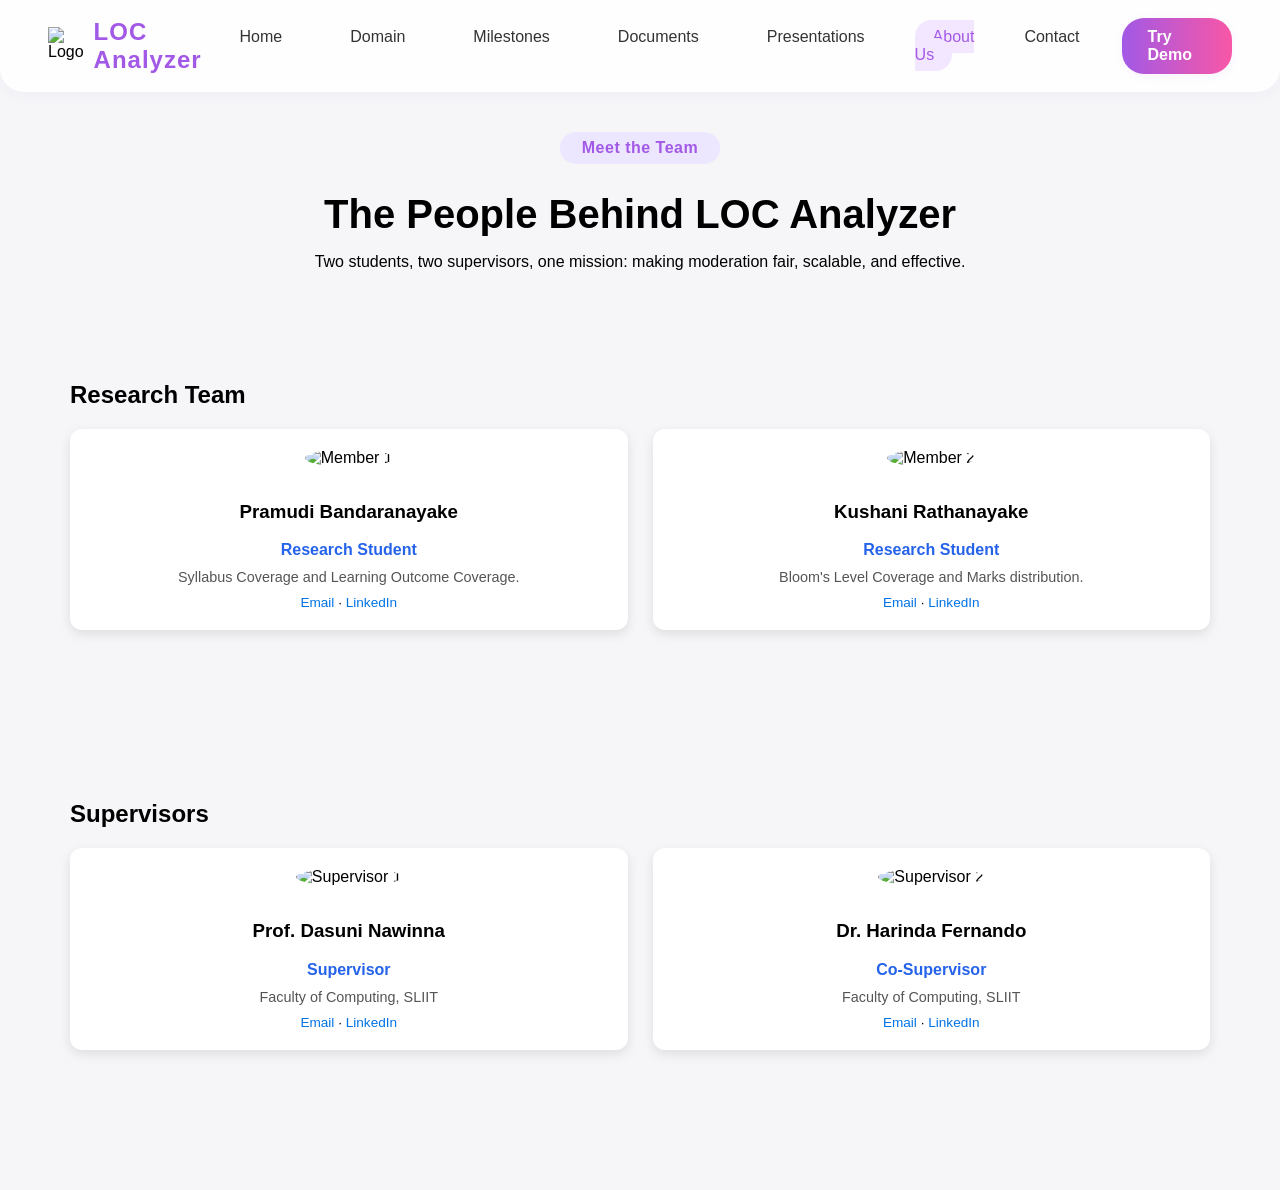
==== aboutus.html @ 1a83d203 "Add files via upload" ====
<!DOCTYPE html>
<html lang="en">
<head>
  <meta charset="UTF-8">
  <meta name="viewport" content="width=device-width, initial-scale=1.0">
  <title>About Us</title>
  <link rel="stylesheet" href="style.css">
</head>
<body>
  <nav class="navbar">
    <div class="nav-left">
      <img src="https://img.icons8.com/fluency/48/000000/artificial-intelligence.png" alt="Logo" class="logo-img">
      <span class="logo-text">LOC Analyzer</span>
    </div>
    <ul class="nav-links">
      <li><a href="index.html">Home</a></li>
      <li><a href="domain.html">Domain</a></li>
      <li><a href="milestone.html">Milestones</a></li>
      <li><a href="documents.html">Documents</a></li>
      <li><a href="presentations.html">Presentations</a></li>
      <li><a class="active" href="aboutus.html">About Us</a></li>
      <li><a href="contact.html">Contact</a></li>
    </ul>
    <a href="#" class="try-demo-btn">Try Demo</a>
  </nav>

  <main class="about-main">
    <div class="about-header">
    <span class="badge badge-team">Meet the Team</span>
      <h1>The People Behind LOC Analyzer</h1>
      <p>Two students, two supervisors, one mission: making moderation fair, scalable, and effective.</p>
    </div>

    <!-- Research Team -->
    <section class="team-section">
      <h2>Research Team</h2>
      <div class="team-grid">
        <div class="team-card">
          <img src="C:\Users\94761\Desktop\photos\pramudi.jpg" alt="Member 1" class="profile-pic">
          <h3>Pramudi Bandaranayake</h3>
          <p class="role">Research Student</p>
          <p class="desc">Syllabus Coverage and Learning Outcome Coverage.</p>
          <div class="social-links">
            <a href="#">Email</a> · <a href="#">LinkedIn</a>
          </div>
        </div>

        <div class="team-card">
          <img src="C:\Users\94761\Desktop\photos\kushani.jpg" alt="Member 2" class="profile-pic">
          <h3>Kushani Rathanayake</h3>
          <p class="role">Research Student</p>
          <p class="desc">Bloom's Level Coverage and Marks distribution.</p>
          <div class="social-links">
            <a href="#">Email</a> · <a href="#">LinkedIn</a>
          </div>
        </div>

       
      </div>
    </section>

    <!-- Supervisors -->
    <section class="supervisors-section">
      <h2>Supervisors</h2>
      <div class="supervisors-grid">
        <div class="supervisor-card">
          <img src="C:\Users\94761\Desktop\photos\super.jpg" alt="Supervisor 1" class="profile-pic">
          <h3>Prof. Dasuni Nawinna</h3>
          <p class="role">Supervisor</p>
          <p class="desc">Faculty of Computing, SLIIT</p>
          <div class="social-links">
            <a href="#">Email</a> · <a href="#">LinkedIn</a>
          </div>
        </div>

        <div class="supervisor-card">
          <img src="C:\Users\94761\Desktop\photos\co-super.jpg" alt="Supervisor 2" class="profile-pic">
          <h3>Dr. Harinda Fernando</h3>
          <p class="role">Co-Supervisor</p>
          <p class="desc">Faculty of Computing, SLIIT</p>
          <div class="social-links">
            <a href="#">Email</a> · <a href="#">LinkedIn</a>
          </div>
        </div>
      </div>
    </section>
  </main>
</body>
</html>
---- style.css ----
/* MILESTONE PAGE STYLES */
.milestone-main {
    max-width: 1200px;
    margin: 0 auto;
    padding: 40px 16px 80px 16px;
}
.milestone-header {
    text-align: center;
    margin-bottom: 40px;
}
.badge-timeline {
    background: #e6eaff;
    color: #6c63ff;
}
.timeline {
    position: relative;
    margin: 60px 0 0 0;
    padding: 0 0 60px 0;
}
.timeline:before {
    content: '';
    position: absolute;
    left: 50%;
    top: 0;
    width: 4px;
    height: 100%;
    background: linear-gradient(180deg, #a259e6 0%, #f857a6 100%);
    border-radius: 2px;
    transform: translateX(-50%);
    z-index: 0;
}
.timeline-item {
    position: relative;
    width: 50%;
    padding: 32px 0;
    z-index: 1;
}
.timeline-item.left {
    left: 0;
    text-align: right;
    padding-right: 60px;
}
.timeline-item.right {
    left: 50%;
    text-align: left;
    padding-left: 60px;
}
.timeline-item:before {
    content: '';
    position: absolute;
    top: 50%;
    width: 20px;
    height: 20px;
    background: #fff;
    border: 4px solid #a259e6;
    border-radius: 50%;
    z-index: 2;
    box-shadow: 0 2px 8px 0 rgba(162,89,230,0.10);
    transform: translateY(-50%);
}
.timeline-item.left:before {
    right: -10px;
}
.timeline-item.right:before {
    left: -10px;
}
.milestone-card {
    background: #fff;
    border-radius: 24px;
    box-shadow: 0 4px 32px 0 rgba(162,89,230,0.07);
    padding: 32px 36px;
    display: inline-block;
    min-width: 340px;
    max-width: 420px;
    position: relative;
    margin-bottom: 0;
}
.milestone-card h2 {
    font-size: 1.3rem;
    font-weight: 800;
    margin: 0 0 8px 0;
}
.milestone-date {
    color: #888;
    font-size: 1rem;
    margin-bottom: 10px;
}
.milestone-desc {
    color: #444;
    font-size: 1.08rem;
    margin-top: 8px;
}
.status {
    display: inline-block;
    font-size: 1rem;
    font-weight: 700;
    border-radius: 12px;
    padding: 4px 16px;
    margin-bottom: 10px;
    margin-right: 10px;
}
.status.completed {
    background: #e6fff3;
    color: #00b894;
}
.status.inprogress {
    background: #fffbe6;
    color: #f6b93b;
}
.status.upcoming {
    background: #ede6ff;
    color: #a259e6;
}
.percent {
    position: absolute;
    top: 24px;
    right: 32px;
    color: #a259e6;
    font-weight: 700;
    font-size: 1rem;
}
@media (max-width: 900px) {
    .timeline:before { left: 18px; }
    .timeline-item, .timeline-item.left, .timeline-item.right {
        width: 100%;
        left: 0;
        text-align: left;
        padding: 32px 0 32px 48px;
    }
    .timeline-item:before {
        left: 0;
        right: auto;
    }
}
/* DOMAIN PAGE STYLES */
.domain-main {
    max-width: 1200px;
    margin: 0 auto;
    padding: 40px 16px 80px 16px;
}
.domain-header {
    text-align: center;
    margin-bottom: 40px;
}
.badge {
    display: inline-block;
    background: #ede6ff;
    color: #a259e6;
    font-weight: 700;
    border-radius: 16px;
    padding: 7px 22px;
    font-size: 1rem;
    margin-bottom: 18px;
    letter-spacing: 0.5px;
}
.badge-gap { background: #e6eaff; color: #6c63ff; }
.badge-obj { background: #e6f7ff; color: #00bfff; }
.badge-method { background: #f3e6ff; color: #a259e6; }
.badge-tech { background: #e6fff7; color: #00b894; }
.gradient-text {
    background: linear-gradient(90deg, #a259e6 0%, #f857a6 100%);
    -webkit-background-clip: text;
    -webkit-text-fill-color: transparent;
    background-clip: text;
    text-fill-color: transparent;
}
.subtitle {
    color: #6b6b6b;
    font-size: 1.2rem;
    margin-top: 10px;
}
.card {
    background: #fff;
    border-radius: 24px;
    box-shadow: 0 4px 32px 0 rgba(162,89,230,0.07);
    padding: 32px 36px;
    margin: 32px 0;
    display: flex;
    align-items: flex-start;
    gap: 24px;
    font-size: 1.1rem;
}
.card-icon {
    font-size: 2.2rem;
    color: #a259e6;
    flex-shrink: 0;
    margin-top: 2px;
}
.card.small {
    padding: 24px 28px;
    font-size: 1rem;
    flex-direction: row;
    margin: 0;
    min-width: 260px;
}
.card-highlight {
    background: #f7eaff;
    border-left: 6px solid #a259e6;
}
.card-grid {
    display: grid;
    grid-template-columns: repeat(auto-fit, minmax(320px, 1fr));
    gap: 24px;
    margin-bottom: 36px;
}
.section-title {
    text-align: center;
    font-size: 2.2rem;
    font-weight: 900;
    margin: 36px 0 18px 0;
}
.objectives-list {
    list-style: none;
    padding: 0;
    margin: 0 0 36px 0;
    max-width: 700px;
    margin-left: auto;
    margin-right: auto;
}
.objectives-list li {
    background: #fff;
    border-radius: 18px;
    box-shadow: 0 2px 12px 0 rgba(162,89,230,0.06);
    margin-bottom: 18px;
    padding: 18px 28px;
    font-size: 1.08rem;
    display: flex;
    align-items: center;
    gap: 16px;
}
.obj-num {
    background: linear-gradient(90deg, #a259e6 0%, #f857a6 100%);
    color: #fff;
    border-radius: 50%;
    width: 32px;
    height: 32px;
    display: flex;
    align-items: center;
    justify-content: center;
    font-weight: 700;
    font-size: 1.1rem;
    margin-right: 8px;
}
.pipeline {
    display: flex;
    align-items: center;
    justify-content: center;
    gap: 18px;
    margin: 32px 0 48px 0;
    flex-wrap: wrap;
}
.pipeline-step {
    background: #f3e6ff;
    border-radius: 18px;
    padding: 22px 32px;
    text-align: center;
    min-width: 160px;
    font-size: 1.08rem;
    box-shadow: 0 2px 12px 0 rgba(162,89,230,0.06);
}
.pipe-icon {
    font-size: 1.5rem;
    margin-bottom: 6px;
    color: #a259e6;
}
.pipe-arrow {
    font-size: 2.2rem;
    color: #a259e6;
    margin: 0 8px;
}
.tech-grid {
    display: grid;
    grid-template-columns: repeat(auto-fit, minmax(220px, 1fr));
    gap: 24px;
    margin: 32px 0 0 0;
}
.tech-card {
    background: #fff;
    border-radius: 18px;
    box-shadow: 0 2px 12px 0 rgba(162,89,230,0.06);
    padding: 24px 18px;
    text-align: center;
    font-size: 1.08rem;
    display: flex;
    flex-direction: column;
    align-items: center;
    gap: 8px;
}
.tech-icon {
    font-size: 1.6rem;
    color: #a259e6;
    margin-bottom: 4px;
}
.tech-desc {
    color: #888;
    font-size: 0.98rem;
}

body {
    margin: 0;
    font-family: 'Inter', Arial, sans-serif;
    background: linear-gradient(90deg, #e3f0ff 0%, #c9d6ff 100%);
    min-height: 100vh;
}


/* Navigation Bar */
.navbar {
    display: flex;
    align-items: center;
    justify-content: space-between;
    background: rgba(255,255,255,0.85);
    padding: 18px 48px;
    box-shadow: 0 2px 16px 0 rgba(80, 0, 120, 0.04);
    border-radius: 0 0 24px 24px;
    position: sticky;
    top: 0;
    z-index: 10;
}

.nav-left {
    display: flex;
    align-items: center;
    gap: 10px;
}
.logo-img {
    width: 38px;
    height: 38px;
}
.logo-text {
    font-size: 1.5rem;
    font-weight: 900;
    color: #a259e6;
    letter-spacing: 1px;
}
.nav-links {
    display: flex;
    gap: 32px;
    list-style: none;
    margin: 0;
    padding: 0;
}
.nav-links a {
    color: #333;
    text-decoration: none;
    font-size: 1rem;
    font-weight: 500;
    padding: 8px 18px;
    border-radius: 18px;
    transition: background 0.2s, color 0.2s;
}
.nav-links a.active, .nav-links a:hover {
    background: #f3e6ff;
    color: #a259e6;
}
.try-demo-btn {
    background: linear-gradient(90deg, #a259e6 0%, #f857a6 100%);
    color: #fff;
    padding: 10px 26px;
    border-radius: 22px;
    font-weight: 700;
    text-decoration: none;
    margin-left: 24px;
    box-shadow: 0 2px 8px 0 rgba(162,89,230,0.08);
    transition: background 0.2s, box-shadow 0.2s;
}
.try-demo-btn:hover {
    background: linear-gradient(90deg, #f857a6 0%, #a259e6 100%);
    box-shadow: 0 4px 16px 0 rgba(162,89,230,0.16);
}


/* Hero Section */
.hero-section {
    display: flex;
    align-items: center;
    justify-content: space-between;
    padding: 60px 8vw 0 8vw;
    min-height: 80vh;
    gap: 40px;
}
.hero-content {
    max-width: 600px;
}
.hero-badge {
    display: inline-block;
    background: #f3e6ff;
    color: #a259e6;
    font-weight: 600;
    border-radius: 16px;
    padding: 6px 18px;
    font-size: 0.95rem;
    margin-bottom: 28px;
}
.hero-section h1 {
    font-size: 3.2rem;
    font-weight: 900;
    color: #222;
    margin: 0 0 18px 0;
    line-height: 1.1;
}
.highlight {
    color: #f857a6;
}
.hero-desc {
    font-size: 1.2rem;
    color: #555;
    margin-bottom: 36px;
}
.hero-actions {
    display: flex;
    gap: 18px;
    align-items: center;
    flex-wrap: wrap;
}
.btn {
    display: inline-block;
    font-size: 1rem;
    font-weight: 700;
    border-radius: 22px;
    padding: 12px 28px;
    text-decoration: none;
    transition: background 0.2s, color 0.2s, box-shadow 0.2s;
    box-shadow: 0 2px 8px 0 rgba(162,89,230,0.08);
}
.btn-primary {
    background: linear-gradient(90deg, #a259e6 0%, #f857a6 100%);
    color: #fff;
    border: none;
}
.btn-primary:hover {
    background: linear-gradient(90deg, #f857a6 0%, #a259e6 100%);
}
.btn-outline {
    background: #fff;
    color: #a259e6;
    border: 2px solid #a259e6;
}
.btn-outline:hover {
    background: #f3e6ff;
}
.btn-link {
    background: none;
    color: #a259e6;
    padding: 0 10px;
    font-weight: 600;
    box-shadow: none;
}
.btn-link:hover {
    text-decoration: underline;
}
.hero-image {
    flex: 1;
    display: flex;
    align-items: center;
    justify-content: center;
}
.phone-mockup {
    background: linear-gradient(135deg, #f3e6ff 0%, #e7d8fb 100%);
    border-radius: 36px;
    box-shadow: 0 8px 32px 0 rgba(162,89,230,0.18);
    padding: 32px 18px;
    max-width: 340px;
    width: 100%;
    aspect-ratio: 9/16;
    display: flex;
    align-items: center;
    justify-content: center;
}
.mockup-img {
    width: 100%;
    border-radius: 24px;
    object-fit: cover;
}


section {
    padding: 50px;
}

h1 {
    font-size: 50px;
}

button {
    padding: 10px 20px;
    border: none;
    background: black;
    color: white;
    cursor: pointer;
}

.site-footer {
    background-color: #f5f5f5; /* light gray background */
    padding: 40px 20px;
}

.site-footer {
    background-color: #f0f2f5; /* light background */
    padding: 40px 20px;
    font-family: Arial, sans-serif;
}

.footer-box {
    background-color: #ffffff; /* white cage */
    border-radius: 12px;
    box-shadow: 0 4px 12px rgba(0,0,0,0.1);
    display: flex;
    justify-content: space-between;
    padding: 30px;
    flex-wrap: wrap;
}

.footer-section {
    flex: 1;
    min-width: 250px;
    margin: 15px;
}

.footer-logo {
    width: 48px;
    vertical-align: middle;
}

.footer-title {
    font-size: 1.5rem;
    font-weight: bold;
    margin: 10px 0;
    color: #333;
}

.footer-desc {
    font-size: 0.95rem;
    color: #555;
    margin: 10px 0;
}

.footer-location {
    font-size: 0.85rem;
    color: #777;
}

.footer-links h3, .footer-contact h3 {
    margin-bottom: 10px;
    font-size: 1.1rem;
    color: #222;
}

.footer-links ul {
    list-style: none;
    padding: 0;
}

.footer-links ul li {
    margin: 6px 0;
}

.footer-links a, .footer-contact a {
    text-decoration: none;
    color: #0073e6;
    transition: color 0.3s;
}

.footer-links a:hover, .footer-contact a:hover {
    color: #005bb5;
}

.social-icons {
    margin-top: 8px;
    font-size: 0.9rem;
}

.footer-bottom {
    text-align: center;
    margin-top: 25px;
    font-size: 0.9rem;
    color: #555;
}



.documents-main {
  padding: 40px 20px;
  font-family: Arial, sans-serif;
  background-color: #e6eaff; /* deep professional blue */
  min-height: 100vh;
}

.documents-header {
  text-align: center;
  margin-bottom: 40px;
  color: #fff; /* white text on blue */
}

.badge-docs {
  background: #b1bfdf; /* lighter blue badge */
  color: #fff;
  padding: 6px 12px;
  border-radius: 20px;
  font-size: 0.85rem;
}

.gradient-text {
  background: linear-gradient(90deg, #60a5fa, #f472b6);
  -webkit-background-clip: text;
  -webkit-text-fill-color: transparent;
}

.subtitle {
  color: #e0e0e0;
  font-size: 1rem;
}

.documents-grid {
  display: grid;
  grid-template-columns: repeat(auto-fit, minmax(260px, 1fr));
  gap: 25px;
}

.doc-card {
  background: #fff;
  border-radius: 12px;
  box-shadow: 0 4px 12px rgba(0,0,0,0.15);
  padding: 20px;
  text-align: center;
  transition: transform 0.2s ease;
}

.doc-card:hover {
  transform: translateY(-5px);
}

.card-icon {
  font-size: 2rem;
  margin-bottom: 10px;
  color: #acbfe6; /* blue accent */
}

.doc-card h2 {
  font-size: 1.2rem;
  margin: 10px 0;
  color: #333;
}

.doc-card p {
  font-size: 0.95rem;
  color: #555;
  margin: 8px 0;
}

.file-info {
  display: block;
  font-size: 0.85rem;
  color: #777;
  margin-bottom: 12px;
}

.download-btn {
  display: inline-block;
  background: linear-gradient(90deg, #9eafd4, #f472b6);
  color: #fff;
  padding: 8px 16px;
  border-radius: 6px;
  text-decoration: none;
  font-size: 0.9rem;
  transition: background 0.3s;
}

.download-btn:hover {
  background: linear-gradient(90deg, #acbbec, #e75480);
}


.presentations-main {
  padding: 40px 20px;
  font-family: Arial, sans-serif;
  background-color: #e6eaff;
  min-height: 100vh;
}

.presentations-header {
  text-align: center;
  margin-bottom: 40px;
}

.badge-slides {
  background: #6a5acd;
  color: #fff;
  padding: 6px 12px;
  border-radius: 20px;
  font-size: 0.85rem;
}

.gradient-text {
  background: linear-gradient(90deg, #6a5acd, #ff69b4);
  -webkit-background-clip: text;
  -webkit-text-fill-color: transparent;
}

.subtitle {
  color: #555;
  font-size: 1rem;
}

.presentations-grid {
  display: grid;
  grid-template-columns: repeat(auto-fit, minmax(260px, 1fr));
  gap: 25px;
}

.presentation-card {
  background: linear-gradient(135deg, #6a5acd, #ff69b4);
  border-radius: 12px;
  color: #e6eaff;
  padding: 20px;
  text-align: center;
  position: relative;
  box-shadow: 0 4px 12px rgba(0,0,0,0.15);
  transition: transform 0.2s ease;
}

.presentation-card:hover {
  transform: translateY(-5px);
}

.date-tag {
  position: absolute;
  top: 15px;
  right: 15px;
  background: rgba(255,255,255,0.2);
  padding: 4px 10px;
  border-radius: 12px;
  font-size: 0.8rem;
}

.card-icon {
  font-size: 2.5rem;
  margin: 20px 0;
}

.presentation-card h2 {
  font-size: 1.2rem;
  margin: 10px 0;
}

.presentation-card p {
  font-size: 0.95rem;
  margin: 8px 0 15px;
}

.view-btn {
  display: inline-block;
  background: #fff;
  color: #6a5acd;
  padding: 8px 16px;
  border-radius: 6px;
  text-decoration: none;
  font-weight: bold;
  transition: background 0.3s, color 0.3s;
}

.view-btn:hover {
  background: #f0f0f0;
  color: #ff69b4;
}



.about-main {
  padding: 40px 20px;
  font-family: Arial, sans-serif;
  min-height: 100vh;
}

.about-header {
  text-align: center;
  margin-bottom: 40px;
}

.gradient-text {
  background: linear-gradient(90deg, #6a5acd, #ff69b4); /* purple to pink */
  -webkit-background-clip: text;
  -webkit-text-fill-color: transparent;
  font-weight: bold;
}


.team-section, .supervisors-section {
  margin-bottom: 50px;
}

.team-grid, .supervisors-grid {
  display: grid;
  grid-template-columns: repeat(auto-fit, minmax(220px, 1fr));
  gap: 25px;
}

.team-card, .supervisor-card {
  background: #fff;
  border-radius: 12px;
  box-shadow: 0 4px 12px rgba(0,0,0,0.1);
  padding: 20px;
  text-align: center;
}

.profile-pic {
  width: 100px;
  height: 100px;
  border-radius: 50%;
  object-fit: cover;
  margin-bottom: 15px;
}

.role {
  font-weight: bold;
  color: #2563eb;
  margin: 5px 0;
}

.desc {
  font-size: 0.9rem;
  color: #555;
  margin: 10px 0;
}

.social-links {
  margin-top: 10px;
  font-size: 0.85rem;
}

.social-links a {
  text-decoration: none;
  color: #0073e6;
  transition: color 0.3s;
}

.social-links a:hover {
  color: #005bb5;
}





body {
    font-family: Arial, sans-serif;
    background: #f6f6f9;
    margin: 0;
}

/* SECTION */
.contact-section {
    text-align: center;
    padding: 50px 20px;
}

.tag {
    display: inline-block;
    background: #e8e3ff;
    color: #6c5ce7;
    padding: 6px 15px;
    border-radius: 20px;
    font-size: 14px;
}

h1 {
    font-size: 40px;
    margin: 10px 0;
}

h1 span {
    color: #a855f7;
}

.subtitle {
    color: gray;
    margin-bottom: 40px;
}

/* LAYOUT */
.contact-container {
    display: flex;
    gap: 30px;
    justify-content: center;
    flex-wrap: wrap;
}

/* FORM */
.contact-form {
    background: white;
    padding: 25px;
    border-radius: 15px;
    width: 450px;
    text-align: left;
}

.contact-form label {
    display: block;
    margin-top: 10px;
    font-size: 14px;
}

.contact-form input,
.contact-form textarea {
    width: 100%;
    padding: 10px;
    margin-top: 5px;
    border-radius: 10px;
    border: 1px solid #ddd;
}

.row {
    display: flex;
    gap: 10px;
}

.row div {
    flex: 1;
}

/* BUTTON */
.btn {
    margin-top: 20px;
    width: 100%;
    padding: 12px;
    border: none;
    border-radius: 25px;
    color: white;
    font-weight: bold;
    cursor: pointer;
    background: linear-gradient(to right, #7c3aed, #ec4899);
}

/* RIGHT SIDE */
.contact-info {
    width: 300px;
    display: flex;
    flex-direction: column;
    gap: 20px;
}

.card {
    background: white;
    padding: 20px;
    border-radius: 15px;
    text-align: left;
}

.highlight {
    background: #efe9ff;
}

.icons span {
    display: inline-block;
    background: #eee;
    padding: 10px;
    margin-right: 10px;
    border-radius: 10px;
}
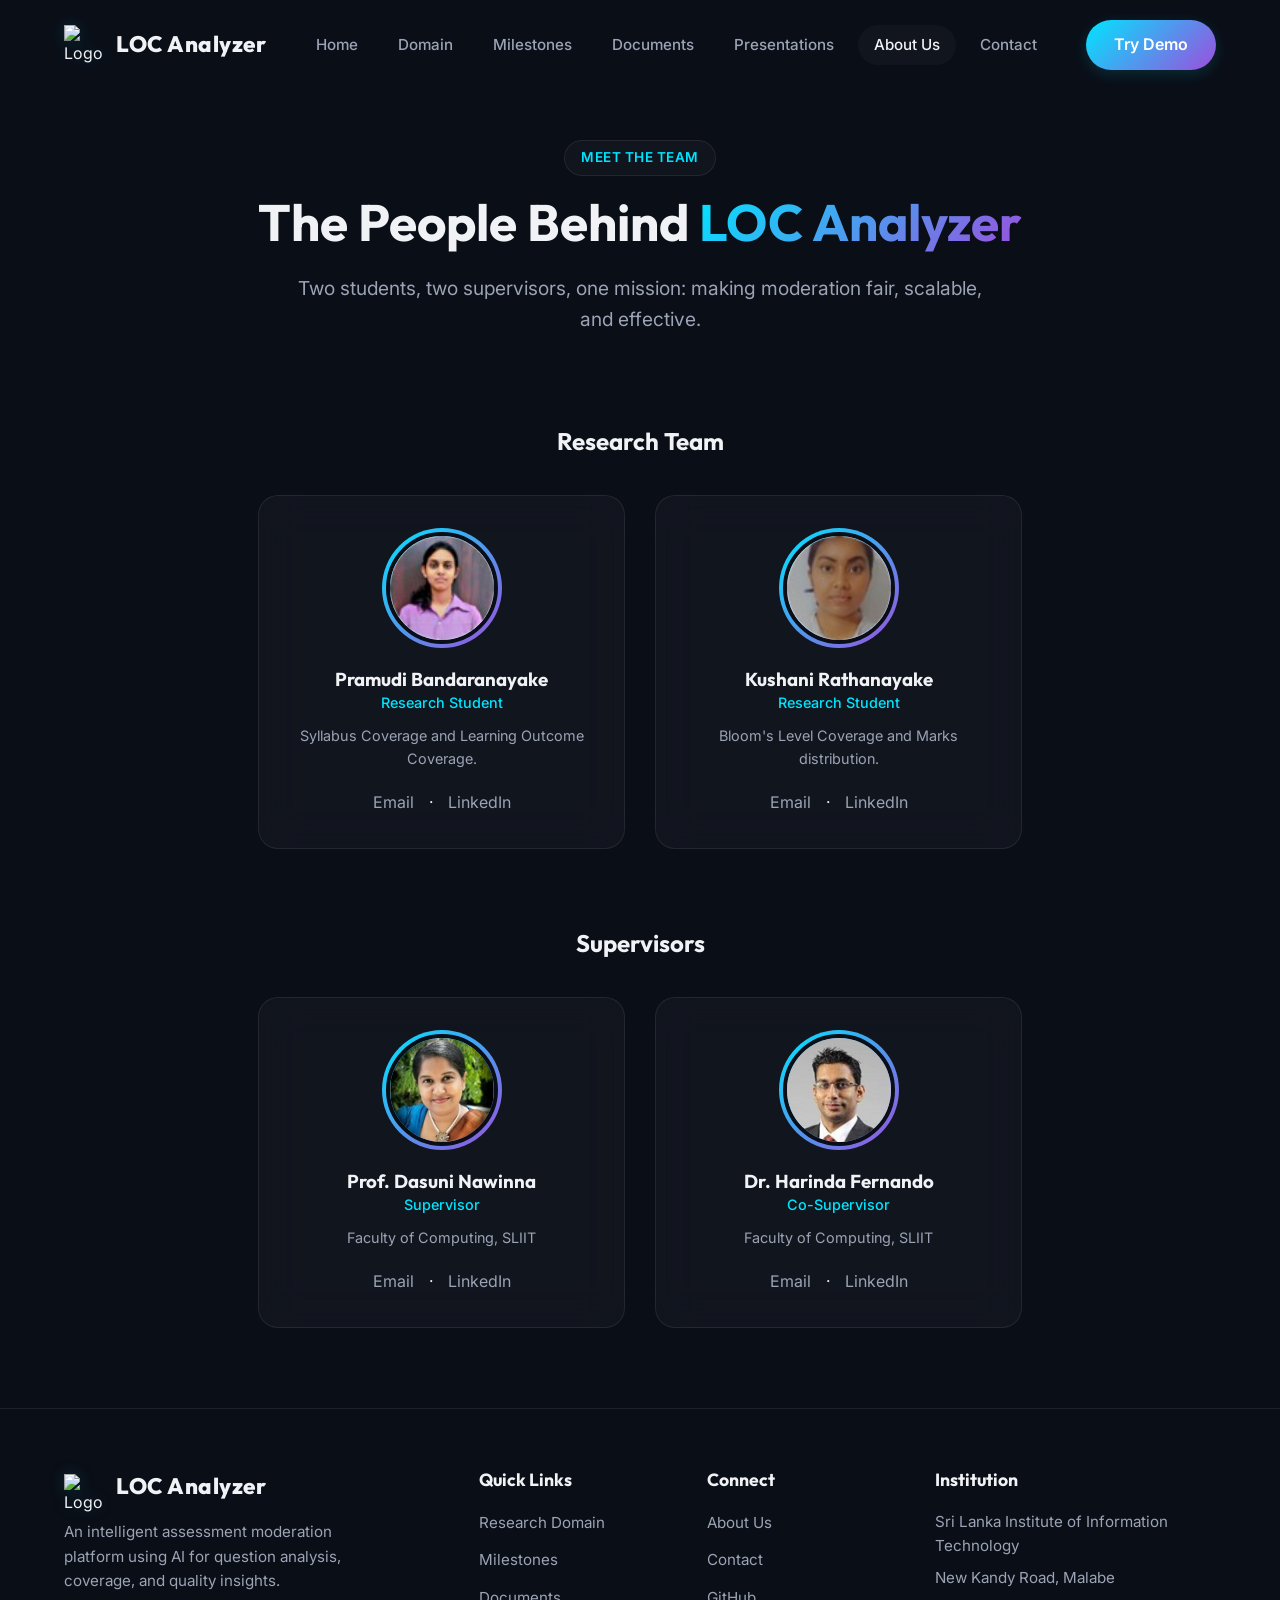
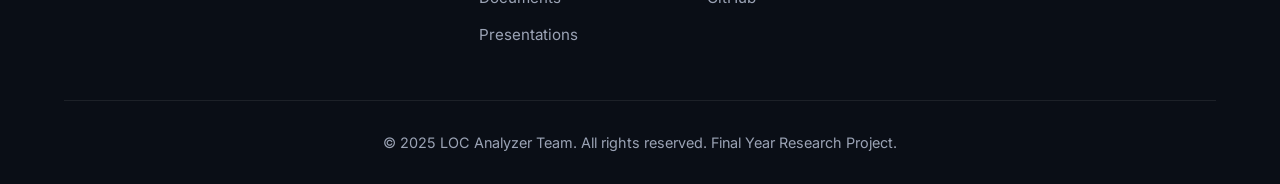
==== commit 92b07f1f: "UI changes" ====
--- a/aboutus.html
+++ b/aboutus.html
@@ -1,89 +1,147 @@
-<!DOCTYPE html>
-<html lang="en">
-<head>
-  <meta charset="UTF-8">
-  <meta name="viewport" content="width=device-width, initial-scale=1.0">
-  <title>About Us</title>
-  <link rel="stylesheet" href="style.css">
-</head>
-<body>
-  <nav class="navbar">
-    <div class="nav-left">
-      <img src="https://img.icons8.com/fluency/48/000000/artificial-intelligence.png" alt="Logo" class="logo-img">
-      <span class="logo-text">LOC Analyzer</span>
-    </div>
-    <ul class="nav-links">
-      <li><a href="index.html">Home</a></li>
-      <li><a href="domain.html">Domain</a></li>
-      <li><a href="milestone.html">Milestones</a></li>
-      <li><a href="documents.html">Documents</a></li>
-      <li><a href="presentations.html">Presentations</a></li>
-      <li><a class="active" href="aboutus.html">About Us</a></li>
-      <li><a href="contact.html">Contact</a></li>
-    </ul>
-    <a href="#" class="try-demo-btn">Try Demo</a>
-  </nav>
-
-  <main class="about-main">
-    <div class="about-header">
-    <span class="badge badge-team">Meet the Team</span>
-      <h1>The People Behind LOC Analyzer</h1>
-      <p>Two students, two supervisors, one mission: making moderation fair, scalable, and effective.</p>
-    </div>
-
-    <!-- Research Team -->
-    <section class="team-section">
-      <h2>Research Team</h2>
-      <div class="team-grid">
-        <div class="team-card">
-          <img src="C:\Users\94761\Desktop\photos\pramudi.jpg" alt="Member 1" class="profile-pic">
-          <h3>Pramudi Bandaranayake</h3>
-          <p class="role">Research Student</p>
-          <p class="desc">Syllabus Coverage and Learning Outcome Coverage.</p>
-          <div class="social-links">
-            <a href="#">Email</a> · <a href="#">LinkedIn</a>
-          </div>
-        </div>
-
-        <div class="team-card">
-          <img src="C:\Users\94761\Desktop\photos\kushani.jpg" alt="Member 2" class="profile-pic">
-          <h3>Kushani Rathanayake</h3>
-          <p class="role">Research Student</p>
-          <p class="desc">Bloom's Level Coverage and Marks distribution.</p>
-          <div class="social-links">
-            <a href="#">Email</a> · <a href="#">LinkedIn</a>
-          </div>
-        </div>
-
-       
-      </div>
-    </section>
-
-    <!-- Supervisors -->
-    <section class="supervisors-section">
-      <h2>Supervisors</h2>
-      <div class="supervisors-grid">
-        <div class="supervisor-card">
-          <img src="C:\Users\94761\Desktop\photos\super.jpg" alt="Supervisor 1" class="profile-pic">
-          <h3>Prof. Dasuni Nawinna</h3>
-          <p class="role">Supervisor</p>
-          <p class="desc">Faculty of Computing, SLIIT</p>
-          <div class="social-links">
-            <a href="#">Email</a> · <a href="#">LinkedIn</a>
-          </div>
-        </div>
-
-        <div class="supervisor-card">
-          <img src="C:\Users\94761\Desktop\photos\co-super.jpg" alt="Supervisor 2" class="profile-pic">
-          <h3>Dr. Harinda Fernando</h3>
-          <p class="role">Co-Supervisor</p>
-          <p class="desc">Faculty of Computing, SLIIT</p>
-          <div class="social-links">
-            <a href="#">Email</a> · <a href="#">LinkedIn</a>
-          </div>
-        </div>
-      </div>
-    </section>
-  </main>
-</body>
-</html>
+<!DOCTYPE html>
+<html lang="en">
+<head>
+    <meta charset="UTF-8">
+    <meta name="viewport" content="width=device-width, initial-scale=1.0">
+    <title>About Us - LOC Analyzer</title>
+    <link rel="preconnect" href="https://fonts.googleapis.com">
+    <link rel="preconnect" href="https://fonts.gstatic.com" crossorigin>
+    <link href="https://fonts.googleapis.com/css2?family=Inter:wght@400;500;600&family=Outfit:wght@500;700;800&display=swap" rel="stylesheet">
+    <link rel="stylesheet" href="style.css">
+</head>
+<body>
+
+    <header class="header">
+        <div class="nav-container">
+            <a href="index.html" class="logo">
+                <img src="https://img.icons8.com/fluency/48/000000/artificial-intelligence.png" alt="Logo" class="logo-img">
+                <span class="logo-text">LOC Analyzer</span>
+            </a>
+            <button class="mobile-toggle">
+                <span></span><span></span><span></span>
+            </button>
+            <nav class="nav-links">
+                <a href="index.html">Home</a>
+                <a href="domain.html">Domain</a>
+                <a href="milestone.html">Milestones</a>
+                <a href="documents.html">Documents</a>
+                <a href="presentations.html">Presentations</a>
+                <a class="active" href="aboutus.html">About Us</a>
+                <a href="contact.html">Contact</a>
+            </nav>
+            <div class="nav-actions">
+                <a href="#" class="btn btn-primary">Try Demo</a>
+            </div>
+        </div>
+    </header>
+
+    <main class="container">
+        <div class="page-header reveal">
+            <span class="badge">Meet the Team</span>
+            <h1>The People Behind <span class="gradient-text">LOC Analyzer</span></h1>
+            <p class="subtitle">Two students, two supervisors, one mission: making moderation fair, scalable, and effective.</p>
+        </div>
+
+        <section class="reveal" style="margin-bottom: 80px;">
+            <h2 style="text-align: center; margin-bottom: 40px;">Research Team</h2>
+            <div class="team-grid">
+                <div class="card team-card">
+                    <div class="profile-wrap">
+                        <img src="resources/pramudi.jpg" alt="Pramudi" class="profile-img" onerror="this.src='https://ui-avatars.com/api/?name=Pramudi+Bandaranayake&background=00e5ff&color=fff&size=150'">
+                    </div>
+                    <h3>Pramudi Bandaranayake</h3>
+                    <p class="role">Research Student</p>
+                    <p style="color: var(--text-muted); font-size: 0.9rem;">Syllabus Coverage and Learning Outcome Coverage.</p>
+                    <div class="social-links">
+                        <a href="#">Email</a> · <a href="#">LinkedIn</a>
+                    </div>
+                </div>
+
+                <div class="card team-card">
+                    <div class="profile-wrap">
+                        <img src="resources/kushani.jpg" alt="Kushani" class="profile-img" onerror="this.src='https://ui-avatars.com/api/?name=Kushani+Rathanayake&background=f637ec&color=fff&size=150'">
+                    </div>
+                    <h3>Kushani Rathanayake</h3>
+                    <p class="role">Research Student</p>
+                    <p style="color: var(--text-muted); font-size: 0.9rem;">Bloom's Level Coverage and Marks distribution.</p>
+                    <div class="social-links">
+                        <a href="#">Email</a> · <a href="#">LinkedIn</a>
+                    </div>
+                </div>
+            </div>
+        </section>
+
+        <section class="reveal" style="margin-bottom: 80px;">
+            <h2 style="text-align: center; margin-bottom: 40px;">Supervisors</h2>
+            <div class="team-grid">
+                <div class="card team-card">
+                    <div class="profile-wrap">
+                        <img src="resources/super.jpg" alt="Prof. Dasuni" class="profile-img" onerror="this.src='https://ui-avatars.com/api/?name=Dasuni+Nawinna&background=00e5ff&color=fff&size=150'">
+                    </div>
+                    <h3>Prof. Dasuni Nawinna</h3>
+                    <p class="role">Supervisor</p>
+                    <p style="color: var(--text-muted); font-size: 0.9rem;">Faculty of Computing, SLIIT</p>
+                    <div class="social-links">
+                        <a href="#">Email</a> · <a href="#">LinkedIn</a>
+                    </div>
+                </div>
+
+                <div class="card team-card">
+                    <div class="profile-wrap">
+                        <img src="resources/co-super.jpg" alt="Dr. Harinda" class="profile-img" onerror="this.src='https://ui-avatars.com/api/?name=Harinda+Fernando&background=f637ec&color=fff&size=150'">
+                    </div>
+                    <h3>Dr. Harinda Fernando</h3>
+                    <p class="role">Co-Supervisor</p>
+                    <p style="color: var(--text-muted); font-size: 0.9rem;">Faculty of Computing, SLIIT</p>
+                    <div class="social-links">
+                        <a href="#">Email</a> · <a href="#">LinkedIn</a>
+                    </div>
+                </div>
+            </div>
+        </section>
+    </main>
+
+    <footer class="footer reveal">
+        <div class="container">
+            <div class="footer-grid">
+                <div class="footer-brand">
+                    <a href="index.html" class="logo">
+                        <img src="https://img.icons8.com/fluency/48/000000/artificial-intelligence.png" alt="Logo" class="logo-img">
+                        <span class="logo-text">LOC Analyzer</span>
+                    </a>
+                    <p class="footer-desc">An intelligent assessment moderation platform using AI for question analysis, coverage, and quality insights.</p>
+                </div>
+                <div>
+                    <h4 class="footer-title">Quick Links</h4>
+                    <ul class="footer-links">
+                        <li><a href="domain.html">Research Domain</a></li>
+                        <li><a href="milestone.html">Milestones</a></li>
+                        <li><a href="documents.html">Documents</a></li>
+                        <li><a href="presentations.html">Presentations</a></li>
+                    </ul>
+                </div>
+                <div>
+                    <h4 class="footer-title">Connect</h4>
+                    <ul class="footer-links">
+                        <li><a href="aboutus.html">About Us</a></li>
+                        <li><a href="contact.html">Contact</a></li>
+                        <li><a href="#">GitHub</a></li>
+                    </ul>
+                </div>
+                <div>
+                    <h4 class="footer-title">Institution</h4>
+                    <div class="footer-contact">
+                        <p>Sri Lanka Institute of Information Technology</p>
+                        <p>New Kandy Road, Malabe</p>
+                    </div>
+                </div>
+            </div>
+            <div class="footer-bottom">
+                <p>&copy; 2025 LOC Analyzer Team. All rights reserved. Final Year Research Project.</p>
+            </div>
+        </div>
+    </footer>
+
+    <script src="script.js"></script>
+</body>
+</html>
--- a/style.css
+++ b/style.css
@@ -1,959 +1,849 @@
-/* MILESTONE PAGE STYLES */
-.milestone-main {
-    max-width: 1200px;
-    margin: 0 auto;
-    padding: 40px 16px 80px 16px;
-}
-.milestone-header {
-    text-align: center;
-    margin-bottom: 40px;
-}
-.badge-timeline {
-    background: #e6eaff;
-    color: #6c63ff;
-}
-.timeline {
-    position: relative;
-    margin: 60px 0 0 0;
-    padding: 0 0 60px 0;
-}
-.timeline:before {
-    content: '';
-    position: absolute;
-    left: 50%;
-    top: 0;
-    width: 4px;
-    height: 100%;
-    background: linear-gradient(180deg, #a259e6 0%, #f857a6 100%);
-    border-radius: 2px;
-    transform: translateX(-50%);
-    z-index: 0;
-}
-.timeline-item {
-    position: relative;
-    width: 50%;
-    padding: 32px 0;
-    z-index: 1;
-}
-.timeline-item.left {
-    left: 0;
-    text-align: right;
-    padding-right: 60px;
-}
-.timeline-item.right {
-    left: 50%;
-    text-align: left;
-    padding-left: 60px;
-}
-.timeline-item:before {
-    content: '';
-    position: absolute;
-    top: 50%;
-    width: 20px;
-    height: 20px;
-    background: #fff;
-    border: 4px solid #a259e6;
-    border-radius: 50%;
-    z-index: 2;
-    box-shadow: 0 2px 8px 0 rgba(162,89,230,0.10);
-    transform: translateY(-50%);
-}
-.timeline-item.left:before {
-    right: -10px;
-}
-.timeline-item.right:before {
-    left: -10px;
-}
-.milestone-card {
-    background: #fff;
-    border-radius: 24px;
-    box-shadow: 0 4px 32px 0 rgba(162,89,230,0.07);
-    padding: 32px 36px;
-    display: inline-block;
-    min-width: 340px;
-    max-width: 420px;
-    position: relative;
-    margin-bottom: 0;
-}
-.milestone-card h2 {
-    font-size: 1.3rem;
-    font-weight: 800;
-    margin: 0 0 8px 0;
-}
-.milestone-date {
-    color: #888;
-    font-size: 1rem;
-    margin-bottom: 10px;
-}
-.milestone-desc {
-    color: #444;
-    font-size: 1.08rem;
-    margin-top: 8px;
-}
-.status {
-    display: inline-block;
-    font-size: 1rem;
-    font-weight: 700;
-    border-radius: 12px;
-    padding: 4px 16px;
-    margin-bottom: 10px;
-    margin-right: 10px;
-}
-.status.completed {
-    background: #e6fff3;
-    color: #00b894;
-}
-.status.inprogress {
-    background: #fffbe6;
-    color: #f6b93b;
-}
-.status.upcoming {
-    background: #ede6ff;
-    color: #a259e6;
-}
-.percent {
-    position: absolute;
-    top: 24px;
-    right: 32px;
-    color: #a259e6;
-    font-weight: 700;
-    font-size: 1rem;
-}
-@media (max-width: 900px) {
-    .timeline:before { left: 18px; }
-    .timeline-item, .timeline-item.left, .timeline-item.right {
-        width: 100%;
-        left: 0;
-        text-align: left;
-        padding: 32px 0 32px 48px;
-    }
-    .timeline-item:before {
-        left: 0;
-        right: auto;
-    }
-}
-/* DOMAIN PAGE STYLES */
-.domain-main {
-    max-width: 1200px;
-    margin: 0 auto;
-    padding: 40px 16px 80px 16px;
-}
-.domain-header {
-    text-align: center;
-    margin-bottom: 40px;
-}
-.badge {
-    display: inline-block;
-    background: #ede6ff;
-    color: #a259e6;
-    font-weight: 700;
-    border-radius: 16px;
-    padding: 7px 22px;
-    font-size: 1rem;
-    margin-bottom: 18px;
-    letter-spacing: 0.5px;
-}
-.badge-gap { background: #e6eaff; color: #6c63ff; }
-.badge-obj { background: #e6f7ff; color: #00bfff; }
-.badge-method { background: #f3e6ff; color: #a259e6; }
-.badge-tech { background: #e6fff7; color: #00b894; }
-.gradient-text {
-    background: linear-gradient(90deg, #a259e6 0%, #f857a6 100%);
-    -webkit-background-clip: text;
-    -webkit-text-fill-color: transparent;
-    background-clip: text;
-    text-fill-color: transparent;
-}
-.subtitle {
-    color: #6b6b6b;
-    font-size: 1.2rem;
-    margin-top: 10px;
-}
-.card {
-    background: #fff;
-    border-radius: 24px;
-    box-shadow: 0 4px 32px 0 rgba(162,89,230,0.07);
-    padding: 32px 36px;
-    margin: 32px 0;
-    display: flex;
-    align-items: flex-start;
-    gap: 24px;
-    font-size: 1.1rem;
-}
-.card-icon {
-    font-size: 2.2rem;
-    color: #a259e6;
-    flex-shrink: 0;
-    margin-top: 2px;
-}
-.card.small {
-    padding: 24px 28px;
-    font-size: 1rem;
-    flex-direction: row;
-    margin: 0;
-    min-width: 260px;
-}
-.card-highlight {
-    background: #f7eaff;
-    border-left: 6px solid #a259e6;
-}
-.card-grid {
-    display: grid;
-    grid-template-columns: repeat(auto-fit, minmax(320px, 1fr));
-    gap: 24px;
-    margin-bottom: 36px;
-}
-.section-title {
-    text-align: center;
-    font-size: 2.2rem;
-    font-weight: 900;
-    margin: 36px 0 18px 0;
-}
-.objectives-list {
-    list-style: none;
-    padding: 0;
-    margin: 0 0 36px 0;
-    max-width: 700px;
-    margin-left: auto;
-    margin-right: auto;
-}
-.objectives-list li {
-    background: #fff;
-    border-radius: 18px;
-    box-shadow: 0 2px 12px 0 rgba(162,89,230,0.06);
-    margin-bottom: 18px;
-    padding: 18px 28px;
-    font-size: 1.08rem;
-    display: flex;
-    align-items: center;
-    gap: 16px;
-}
-.obj-num {
-    background: linear-gradient(90deg, #a259e6 0%, #f857a6 100%);
-    color: #fff;
-    border-radius: 50%;
-    width: 32px;
-    height: 32px;
-    display: flex;
-    align-items: center;
-    justify-content: center;
-    font-weight: 700;
-    font-size: 1.1rem;
-    margin-right: 8px;
-}
-.pipeline {
-    display: flex;
-    align-items: center;
-    justify-content: center;
-    gap: 18px;
-    margin: 32px 0 48px 0;
-    flex-wrap: wrap;
-}
-.pipeline-step {
-    background: #f3e6ff;
-    border-radius: 18px;
-    padding: 22px 32px;
-    text-align: center;
-    min-width: 160px;
-    font-size: 1.08rem;
-    box-shadow: 0 2px 12px 0 rgba(162,89,230,0.06);
-}
-.pipe-icon {
-    font-size: 1.5rem;
-    margin-bottom: 6px;
-    color: #a259e6;
-}
-.pipe-arrow {
-    font-size: 2.2rem;
-    color: #a259e6;
-    margin: 0 8px;
-}
-.tech-grid {
-    display: grid;
-    grid-template-columns: repeat(auto-fit, minmax(220px, 1fr));
-    gap: 24px;
-    margin: 32px 0 0 0;
-}
-.tech-card {
-    background: #fff;
-    border-radius: 18px;
-    box-shadow: 0 2px 12px 0 rgba(162,89,230,0.06);
-    padding: 24px 18px;
-    text-align: center;
-    font-size: 1.08rem;
-    display: flex;
-    flex-direction: column;
-    align-items: center;
-    gap: 8px;
-}
-.tech-icon {
-    font-size: 1.6rem;
-    color: #a259e6;
-    margin-bottom: 4px;
-}
-.tech-desc {
-    color: #888;
-    font-size: 0.98rem;
-}
-
-body {
-    margin: 0;
-    font-family: 'Inter', Arial, sans-serif;
-    background: linear-gradient(90deg, #e3f0ff 0%, #c9d6ff 100%);
-    min-height: 100vh;
-}
-
-
-/* Navigation Bar */
-.navbar {
-    display: flex;
-    align-items: center;
-    justify-content: space-between;
-    background: rgba(255,255,255,0.85);
-    padding: 18px 48px;
-    box-shadow: 0 2px 16px 0 rgba(80, 0, 120, 0.04);
-    border-radius: 0 0 24px 24px;
-    position: sticky;
-    top: 0;
-    z-index: 10;
-}
-
-.nav-left {
-    display: flex;
-    align-items: center;
-    gap: 10px;
-}
-.logo-img {
-    width: 38px;
-    height: 38px;
-}
-.logo-text {
-    font-size: 1.5rem;
-    font-weight: 900;
-    color: #a259e6;
-    letter-spacing: 1px;
-}
-.nav-links {
-    display: flex;
-    gap: 32px;
-    list-style: none;
-    margin: 0;
-    padding: 0;
-}
-.nav-links a {
-    color: #333;
-    text-decoration: none;
-    font-size: 1rem;
-    font-weight: 500;
-    padding: 8px 18px;
-    border-radius: 18px;
-    transition: background 0.2s, color 0.2s;
-}
-.nav-links a.active, .nav-links a:hover {
-    background: #f3e6ff;
-    color: #a259e6;
-}
-.try-demo-btn {
-    background: linear-gradient(90deg, #a259e6 0%, #f857a6 100%);
-    color: #fff;
-    padding: 10px 26px;
-    border-radius: 22px;
-    font-weight: 700;
-    text-decoration: none;
-    margin-left: 24px;
-    box-shadow: 0 2px 8px 0 rgba(162,89,230,0.08);
-    transition: background 0.2s, box-shadow 0.2s;
-}
-.try-demo-btn:hover {
-    background: linear-gradient(90deg, #f857a6 0%, #a259e6 100%);
-    box-shadow: 0 4px 16px 0 rgba(162,89,230,0.16);
-}
-
-
-/* Hero Section */
-.hero-section {
-    display: flex;
-    align-items: center;
-    justify-content: space-between;
-    padding: 60px 8vw 0 8vw;
-    min-height: 80vh;
-    gap: 40px;
-}
-.hero-content {
-    max-width: 600px;
-}
-.hero-badge {
-    display: inline-block;
-    background: #f3e6ff;
-    color: #a259e6;
-    font-weight: 600;
-    border-radius: 16px;
-    padding: 6px 18px;
-    font-size: 0.95rem;
-    margin-bottom: 28px;
-}
-.hero-section h1 {
-    font-size: 3.2rem;
-    font-weight: 900;
-    color: #222;
-    margin: 0 0 18px 0;
-    line-height: 1.1;
-}
-.highlight {
-    color: #f857a6;
-}
-.hero-desc {
-    font-size: 1.2rem;
-    color: #555;
-    margin-bottom: 36px;
-}
-.hero-actions {
-    display: flex;
-    gap: 18px;
-    align-items: center;
-    flex-wrap: wrap;
-}
-.btn {
-    display: inline-block;
-    font-size: 1rem;
-    font-weight: 700;
-    border-radius: 22px;
-    padding: 12px 28px;
-    text-decoration: none;
-    transition: background 0.2s, color 0.2s, box-shadow 0.2s;
-    box-shadow: 0 2px 8px 0 rgba(162,89,230,0.08);
-}
-.btn-primary {
-    background: linear-gradient(90deg, #a259e6 0%, #f857a6 100%);
-    color: #fff;
-    border: none;
-}
-.btn-primary:hover {
-    background: linear-gradient(90deg, #f857a6 0%, #a259e6 100%);
-}
-.btn-outline {
-    background: #fff;
-    color: #a259e6;
-    border: 2px solid #a259e6;
-}
-.btn-outline:hover {
-    background: #f3e6ff;
-}
-.btn-link {
-    background: none;
-    color: #a259e6;
-    padding: 0 10px;
-    font-weight: 600;
-    box-shadow: none;
-}
-.btn-link:hover {
-    text-decoration: underline;
-}
-.hero-image {
-    flex: 1;
-    display: flex;
-    align-items: center;
-    justify-content: center;
-}
-.phone-mockup {
-    background: linear-gradient(135deg, #f3e6ff 0%, #e7d8fb 100%);
-    border-radius: 36px;
-    box-shadow: 0 8px 32px 0 rgba(162,89,230,0.18);
-    padding: 32px 18px;
-    max-width: 340px;
-    width: 100%;
-    aspect-ratio: 9/16;
-    display: flex;
-    align-items: center;
-    justify-content: center;
-}
-.mockup-img {
-    width: 100%;
-    border-radius: 24px;
-    object-fit: cover;
-}
-
-
-section {
-    padding: 50px;
-}
-
-h1 {
-    font-size: 50px;
-}
-
-button {
-    padding: 10px 20px;
-    border: none;
-    background: black;
-    color: white;
-    cursor: pointer;
-}
-
-.site-footer {
-    background-color: #f5f5f5; /* light gray background */
-    padding: 40px 20px;
-}
-
-.site-footer {
-    background-color: #f0f2f5; /* light background */
-    padding: 40px 20px;
-    font-family: Arial, sans-serif;
-}
-
-.footer-box {
-    background-color: #ffffff; /* white cage */
-    border-radius: 12px;
-    box-shadow: 0 4px 12px rgba(0,0,0,0.1);
-    display: flex;
-    justify-content: space-between;
-    padding: 30px;
-    flex-wrap: wrap;
-}
-
-.footer-section {
-    flex: 1;
-    min-width: 250px;
-    margin: 15px;
-}
-
-.footer-logo {
-    width: 48px;
-    vertical-align: middle;
-}
-
-.footer-title {
-    font-size: 1.5rem;
-    font-weight: bold;
-    margin: 10px 0;
-    color: #333;
-}
-
-.footer-desc {
-    font-size: 0.95rem;
-    color: #555;
-    margin: 10px 0;
-}
-
-.footer-location {
-    font-size: 0.85rem;
-    color: #777;
-}
-
-.footer-links h3, .footer-contact h3 {
-    margin-bottom: 10px;
-    font-size: 1.1rem;
-    color: #222;
-}
-
-.footer-links ul {
-    list-style: none;
-    padding: 0;
-}
-
-.footer-links ul li {
-    margin: 6px 0;
-}
-
-.footer-links a, .footer-contact a {
-    text-decoration: none;
-    color: #0073e6;
-    transition: color 0.3s;
-}
-
-.footer-links a:hover, .footer-contact a:hover {
-    color: #005bb5;
-}
-
-.social-icons {
-    margin-top: 8px;
-    font-size: 0.9rem;
-}
-
-.footer-bottom {
-    text-align: center;
-    margin-top: 25px;
-    font-size: 0.9rem;
-    color: #555;
-}
-
-
-
-.documents-main {
-  padding: 40px 20px;
-  font-family: Arial, sans-serif;
-  background-color: #e6eaff; /* deep professional blue */
-  min-height: 100vh;
-}
-
-.documents-header {
-  text-align: center;
-  margin-bottom: 40px;
-  color: #fff; /* white text on blue */
-}
-
-.badge-docs {
-  background: #b1bfdf; /* lighter blue badge */
-  color: #fff;
-  padding: 6px 12px;
-  border-radius: 20px;
-  font-size: 0.85rem;
-}
-
-.gradient-text {
-  background: linear-gradient(90deg, #60a5fa, #f472b6);
-  -webkit-background-clip: text;
-  -webkit-text-fill-color: transparent;
-}
-
-.subtitle {
-  color: #e0e0e0;
-  font-size: 1rem;
-}
-
-.documents-grid {
-  display: grid;
-  grid-template-columns: repeat(auto-fit, minmax(260px, 1fr));
-  gap: 25px;
-}
-
-.doc-card {
-  background: #fff;
-  border-radius: 12px;
-  box-shadow: 0 4px 12px rgba(0,0,0,0.15);
-  padding: 20px;
-  text-align: center;
-  transition: transform 0.2s ease;
-}
-
-.doc-card:hover {
-  transform: translateY(-5px);
-}
-
-.card-icon {
-  font-size: 2rem;
-  margin-bottom: 10px;
-  color: #acbfe6; /* blue accent */
-}
-
-.doc-card h2 {
-  font-size: 1.2rem;
-  margin: 10px 0;
-  color: #333;
-}
-
-.doc-card p {
-  font-size: 0.95rem;
-  color: #555;
-  margin: 8px 0;
-}
-
-.file-info {
-  display: block;
-  font-size: 0.85rem;
-  color: #777;
-  margin-bottom: 12px;
-}
-
-.download-btn {
-  display: inline-block;
-  background: linear-gradient(90deg, #9eafd4, #f472b6);
-  color: #fff;
-  padding: 8px 16px;
-  border-radius: 6px;
-  text-decoration: none;
-  font-size: 0.9rem;
-  transition: background 0.3s;
-}
-
-.download-btn:hover {
-  background: linear-gradient(90deg, #acbbec, #e75480);
-}
-
-
-.presentations-main {
-  padding: 40px 20px;
-  font-family: Arial, sans-serif;
-  background-color: #e6eaff;
-  min-height: 100vh;
-}
-
-.presentations-header {
-  text-align: center;
-  margin-bottom: 40px;
-}
-
-.badge-slides {
-  background: #6a5acd;
-  color: #fff;
-  padding: 6px 12px;
-  border-radius: 20px;
-  font-size: 0.85rem;
-}
-
-.gradient-text {
-  background: linear-gradient(90deg, #6a5acd, #ff69b4);
-  -webkit-background-clip: text;
-  -webkit-text-fill-color: transparent;
-}
-
-.subtitle {
-  color: #555;
-  font-size: 1rem;
-}
-
-.presentations-grid {
-  display: grid;
-  grid-template-columns: repeat(auto-fit, minmax(260px, 1fr));
-  gap: 25px;
-}
-
-.presentation-card {
-  background: linear-gradient(135deg, #6a5acd, #ff69b4);
-  border-radius: 12px;
-  color: #e6eaff;
-  padding: 20px;
-  text-align: center;
-  position: relative;
-  box-shadow: 0 4px 12px rgba(0,0,0,0.15);
-  transition: transform 0.2s ease;
-}
-
-.presentation-card:hover {
-  transform: translateY(-5px);
-}
-
-.date-tag {
-  position: absolute;
-  top: 15px;
-  right: 15px;
-  background: rgba(255,255,255,0.2);
-  padding: 4px 10px;
-  border-radius: 12px;
-  font-size: 0.8rem;
-}
-
-.card-icon {
-  font-size: 2.5rem;
-  margin: 20px 0;
-}
-
-.presentation-card h2 {
-  font-size: 1.2rem;
-  margin: 10px 0;
-}
-
-.presentation-card p {
-  font-size: 0.95rem;
-  margin: 8px 0 15px;
-}
-
-.view-btn {
-  display: inline-block;
-  background: #fff;
-  color: #6a5acd;
-  padding: 8px 16px;
-  border-radius: 6px;
-  text-decoration: none;
-  font-weight: bold;
-  transition: background 0.3s, color 0.3s;
-}
-
-.view-btn:hover {
-  background: #f0f0f0;
-  color: #ff69b4;
-}
-
-
-
-.about-main {
-  padding: 40px 20px;
-  font-family: Arial, sans-serif;
-  min-height: 100vh;
-}
-
-.about-header {
-  text-align: center;
-  margin-bottom: 40px;
-}
-
-.gradient-text {
-  background: linear-gradient(90deg, #6a5acd, #ff69b4); /* purple to pink */
-  -webkit-background-clip: text;
-  -webkit-text-fill-color: transparent;
-  font-weight: bold;
-}
-
-
-.team-section, .supervisors-section {
-  margin-bottom: 50px;
-}
-
-.team-grid, .supervisors-grid {
-  display: grid;
-  grid-template-columns: repeat(auto-fit, minmax(220px, 1fr));
-  gap: 25px;
-}
-
-.team-card, .supervisor-card {
-  background: #fff;
-  border-radius: 12px;
-  box-shadow: 0 4px 12px rgba(0,0,0,0.1);
-  padding: 20px;
-  text-align: center;
-}
-
-.profile-pic {
-  width: 100px;
-  height: 100px;
-  border-radius: 50%;
-  object-fit: cover;
-  margin-bottom: 15px;
-}
-
-.role {
-  font-weight: bold;
-  color: #2563eb;
-  margin: 5px 0;
-}
-
-.desc {
-  font-size: 0.9rem;
-  color: #555;
-  margin: 10px 0;
-}
-
-.social-links {
-  margin-top: 10px;
-  font-size: 0.85rem;
-}
-
-.social-links a {
-  text-decoration: none;
-  color: #0073e6;
-  transition: color 0.3s;
-}
-
-.social-links a:hover {
-  color: #005bb5;
-}
-
-
-
-
-
-body {
-    font-family: Arial, sans-serif;
-    background: #f6f6f9;
-    margin: 0;
-}
-
-/* SECTION */
-.contact-section {
-    text-align: center;
-    padding: 50px 20px;
-}
-
-.tag {
-    display: inline-block;
-    background: #e8e3ff;
-    color: #6c5ce7;
-    padding: 6px 15px;
-    border-radius: 20px;
-    font-size: 14px;
-}
-
-h1 {
-    font-size: 40px;
-    margin: 10px 0;
-}
-
-h1 span {
-    color: #a855f7;
-}
-
-.subtitle {
-    color: gray;
-    margin-bottom: 40px;
-}
-
-/* LAYOUT */
-.contact-container {
-    display: flex;
-    gap: 30px;
-    justify-content: center;
-    flex-wrap: wrap;
-}
-
-/* FORM */
-.contact-form {
-    background: white;
-    padding: 25px;
-    border-radius: 15px;
-    width: 450px;
-    text-align: left;
-}
-
-.contact-form label {
-    display: block;
-    margin-top: 10px;
-    font-size: 14px;
-}
-
-.contact-form input,
-.contact-form textarea {
-    width: 100%;
-    padding: 10px;
-    margin-top: 5px;
-    border-radius: 10px;
-    border: 1px solid #ddd;
-}
-
-.row {
-    display: flex;
-    gap: 10px;
-}
-
-.row div {
-    flex: 1;
-}
-
-/* BUTTON */
-.btn {
-    margin-top: 20px;
-    width: 100%;
-    padding: 12px;
-    border: none;
-    border-radius: 25px;
-    color: white;
-    font-weight: bold;
-    cursor: pointer;
-    background: linear-gradient(to right, #7c3aed, #ec4899);
-}
-
-/* RIGHT SIDE */
-.contact-info {
-    width: 300px;
-    display: flex;
-    flex-direction: column;
-    gap: 20px;
-}
-
-.card {
-    background: white;
-    padding: 20px;
-    border-radius: 15px;
-    text-align: left;
-}
-
-.highlight {
-    background: #efe9ff;
-}
-
-.icons span {
-    display: inline-block;
-    background: #eee;
-    padding: 10px;
-    margin-right: 10px;
-    border-radius: 10px;
+:root {
+  --bg-dark: #0a0e17;
+  --bg-surface: rgba(255, 255, 255, 0.03);
+  --bg-surface-hover: rgba(255, 255, 255, 0.06);
+  --border-color: rgba(255, 255, 255, 0.08);
+  --text-main: #f0f2f5;
+  --text-muted: #9ba3b5;
+  --accent-cyan: #00e5ff;
+  --accent-magenta: #9d4edd;
+  --accent-gradient: linear-gradient(135deg, var(--accent-cyan) 0%, var(--accent-magenta) 100%);
+  --accent-glow: rgba(0, 229, 255, 0.15);
+  
+  --font-sans: 'Inter', system-ui, sans-serif;
+  --font-display: 'Outfit', system-ui, sans-serif;
+}
+
+* {
+  box-sizing: border-box;
+  margin: 0;
+  padding: 0;
+}
+
+body {
+  font-family: var(--font-sans);
+  background-color: var(--bg-dark);
+  color: var(--text-main);
+  line-height: 1.6;
+  overflow-x: hidden;
+  min-height: 100vh;
+  display: flex;
+  flex-direction: column;
+}
+
+/* Base Elements */
+h1, h2, h3, h4, h5, h6 {
+  font-family: var(--font-display);
+  font-weight: 700;
+  line-height: 1.2;
+}
+
+a {
+  text-decoration: none;
+  color: inherit;
+  transition: all 0.3s ease;
+}
+
+/* Layout */
+main {
+  flex: 1;
+}
+
+.container {
+  max-width: 1200px;
+  margin: 0 auto;
+  padding: 0 24px;
+}
+
+/* Typography Utilities */
+.gradient-text {
+  background: var(--accent-gradient);
+  -webkit-background-clip: text;
+  -webkit-text-fill-color: transparent;
+  background-clip: text;
+  color: transparent;
+}
+
+.subtitle {
+  color: var(--text-muted);
+  font-size: clamp(1rem, 2vw, 1.2rem);
+  max-width: 700px;
+  margin: 0 auto 2rem;
+}
+
+/* Components */
+.badge {
+  display: inline-block;
+  background: var(--bg-surface);
+  border: 1px solid var(--border-color);
+  color: var(--accent-cyan);
+  padding: 6px 16px;
+  border-radius: 30px;
+  font-size: 0.85rem;
+  font-weight: 600;
+  letter-spacing: 0.5px;
+  text-transform: uppercase;
+  margin-bottom: 1rem;
+  backdrop-filter: blur(10px);
+}
+
+.btn {
+  display: inline-flex;
+  align-items: center;
+  justify-content: center;
+  padding: 12px 28px;
+  border-radius: 30px;
+  font-weight: 600;
+  font-family: var(--font-sans);
+  cursor: pointer;
+  transition: all 0.3s cubic-bezier(0.4, 0, 0.2, 1);
+  border: none;
+  font-size: 1rem;
+}
+
+.btn-primary {
+  background: var(--accent-gradient);
+  color: #fff;
+  box-shadow: 0 4px 15px var(--accent-glow);
+}
+
+.btn-primary:hover {
+  transform: translateY(-2px);
+  box-shadow: 0 8px 25px rgba(246, 55, 236, 0.25);
+}
+
+.btn-outline {
+  background: transparent;
+  color: var(--text-main);
+  border: 1px solid var(--border-color);
+}
+
+.btn-outline:hover {
+  background: var(--bg-surface-hover);
+  border-color: rgba(255, 255, 255, 0.2);
+}
+
+.btn-link {
+  background: transparent;
+  color: var(--accent-cyan);
+  padding: 12px 16px;
+}
+
+.btn-link:hover {
+  color: var(--accent-magenta);
+}
+
+.card {
+  background: var(--bg-surface);
+  border: 1px solid var(--border-color);
+  border-radius: 20px;
+  padding: 2rem;
+  backdrop-filter: blur(20px);
+  -webkit-backdrop-filter: blur(20px);
+  transition: all 0.3s ease;
+}
+
+.card:hover {
+  transform: translateY(-5px);
+  border-color: rgba(255, 255, 255, 0.15);
+  background: var(--bg-surface-hover);
+  box-shadow: 0 10px 30px rgba(0, 0, 0, 0.5);
+}
+
+/* Header & Navigation */
+.header {
+  position: fixed;
+  top: 0;
+  left: 0;
+  right: 0;
+  z-index: 100;
+  transition: all 0.3s ease;
+  padding: 20px 0;
+  background: transparent;
+}
+
+.header.scrolled {
+  padding: 15px 0;
+  background: rgba(10, 14, 23, 0.85);
+  backdrop-filter: blur(15px);
+  -webkit-backdrop-filter: blur(15px);
+  border-bottom: 1px solid var(--border-color);
+}
+
+.nav-container {
+  display: flex;
+  justify-content: space-between;
+  align-items: center;
+  max-width: 1200px;
+  margin: 0 auto;
+  padding: 0 24px;
+}
+
+.logo {
+  display: flex;
+  align-items: center;
+  gap: 12px;
+  z-index: 101;
+}
+
+.logo-img {
+  width: 40px;
+  height: 40px;
+  filter: drop-shadow(0 0 8px var(--accent-glow));
+}
+
+.logo-text {
+  font-family: var(--font-display);
+  font-size: 1.4rem;
+  font-weight: 800;
+  letter-spacing: 0.5px;
+  color: var(--text-main);
+}
+
+.nav-links {
+  display: flex;
+  gap: 8px;
+  list-style: none;
+}
+
+.nav-links a {
+  padding: 8px 16px;
+  border-radius: 20px;
+  font-size: 0.95rem;
+  font-weight: 500;
+  color: var(--text-muted);
+}
+
+.nav-links a:hover, .nav-links a.active {
+  color: var(--text-main);
+  background: var(--bg-surface);
+}
+
+.nav-actions {
+  display: flex;
+  align-items: center;
+  gap: 16px;
+}
+
+.mobile-toggle {
+  display: none;
+  background: transparent;
+  border: none;
+  cursor: pointer;
+  width: 30px;
+  height: 24px;
+  position: relative;
+  z-index: 101;
+}
+
+.mobile-toggle span {
+  display: block;
+  width: 100%;
+  height: 2px;
+  background-color: var(--text-main);
+  position: absolute;
+  left: 0;
+  transition: all 0.3s ease;
+}
+
+.mobile-toggle span:nth-child(1) { top: 0; }
+.mobile-toggle span:nth-child(2) { top: 11px; }
+.mobile-toggle span:nth-child(3) { top: 22px; }
+
+.mobile-toggle.active span:nth-child(1) {
+  top: 11px;
+  transform: rotate(45deg);
+}
+.mobile-toggle.active span:nth-child(2) {
+  opacity: 0;
+}
+.mobile-toggle.active span:nth-child(3) {
+  top: 11px;
+  transform: rotate(-45deg);
+}
+
+/* Footer */
+.footer {
+  margin-top: auto;
+  border-top: 1px solid var(--border-color);
+  padding: 60px 0 30px;
+  background: rgba(10, 14, 23, 0.5);
+}
+
+.footer-grid {
+  display: grid;
+  grid-template-columns: 2fr 1fr 1fr 1.5fr;
+  gap: 40px;
+  margin-bottom: 40px;
+}
+
+.footer-brand .logo-text {
+  display: block;
+  margin-bottom: 16px;
+}
+
+.footer-desc {
+  color: var(--text-muted);
+  font-size: 0.95rem;
+  max-width: 300px;
+}
+
+.footer-title {
+  font-family: var(--font-display);
+  font-size: 1.1rem;
+  margin-bottom: 20px;
+  color: var(--text-main);
+}
+
+.footer-links {
+  list-style: none;
+}
+
+.footer-links li {
+  margin-bottom: 12px;
+}
+
+.footer-links a {
+  color: var(--text-muted);
+  font-size: 0.95rem;
+}
+
+.footer-links a:hover {
+  color: var(--accent-cyan);
+}
+
+.footer-contact p {
+  color: var(--text-muted);
+  font-size: 0.95rem;
+  margin-bottom: 8px;
+  display: flex;
+  align-items: center;
+  gap: 10px;
+}
+
+.footer-bottom {
+  text-align: center;
+  padding-top: 30px;
+  border-top: 1px solid var(--border-color);
+  color: var(--text-muted);
+  font-size: 0.9rem;
+}
+
+/* --- PAGE SPECIFIC STYLES --- */
+
+/* Home / Hero Section */
+.hero {
+  position: relative;
+  min-height: 100vh;
+  display: flex;
+  align-items: center;
+  padding-top: 80px;
+  overflow: hidden;
+}
+
+#particle-canvas {
+  position: absolute;
+  top: 0;
+  left: 0;
+  width: 100%;
+  height: 100%;
+  z-index: 0;
+  opacity: 0.6;
+}
+
+.hero-content {
+  position: relative;
+  z-index: 1;
+  display: grid;
+  grid-template-columns: 1fr 1fr;
+  gap: 60px;
+  align-items: center;
+}
+
+.hero-text h1 {
+  font-size: clamp(2.5rem, 5vw, 4.5rem);
+  margin-bottom: 24px;
+}
+
+.hero-desc {
+  font-size: clamp(1.1rem, 2vw, 1.25rem);
+  color: var(--text-muted);
+  margin-bottom: 32px;
+  max-width: 500px;
+}
+
+.hero-actions {
+  display: flex;
+  gap: 16px;
+  flex-wrap: wrap;
+}
+
+.hero-visual {
+  position: relative;
+}
+
+.glow-circle {
+  position: absolute;
+  width: 400px;
+  height: 400px;
+  background: var(--accent-gradient);
+  border-radius: 50%;
+  filter: blur(100px);
+  opacity: 0.2;
+  top: 50%;
+  left: 50%;
+  transform: translate(-50%, -50%);
+  animation: pulse 4s ease-in-out infinite alternate;
+}
+
+.mockup-img {
+  width: 100%;
+  border-radius: 20px;
+  position: relative;
+  z-index: 2;
+  box-shadow: 0 20px 50px rgba(0,0,0,0.5);
+  border: 1px solid var(--border-color);
+}
+
+/* Features */
+.features {
+  padding: 80px 0;
+  position: relative;
+  z-index: 1;
+}
+
+.features-grid {
+  display: grid;
+  grid-template-columns: repeat(3, 1fr);
+  gap: 30px;
+  margin-top: 40px;
+}
+
+.feature-card {
+  text-align: center;
+  padding: 40px 30px;
+}
+
+.feature-icon {
+  font-size: 2.5rem;
+  margin-bottom: 20px;
+  display: inline-block;
+  background: var(--bg-surface-hover);
+  width: 80px;
+  height: 80px;
+  line-height: 80px;
+  border-radius: 50%;
+  border: 1px solid var(--border-color);
+}
+
+/* Domain Page */
+.page-header {
+  text-align: center;
+  padding: 140px 0 60px;
+}
+
+.page-header h1 {
+  font-size: clamp(2.5rem, 4vw, 3.5rem);
+  margin-bottom: 20px;
+}
+
+.domain-grid {
+  display: grid;
+  grid-template-columns: repeat(auto-fit, minmax(300px, 1fr));
+  gap: 30px;
+  margin: 40px 0 80px;
+}
+
+.domain-card {
+  display: flex;
+  flex-direction: column;
+}
+
+.domain-icon {
+  font-size: 2rem;
+  margin-bottom: 20px;
+}
+
+.pipeline {
+  display: flex;
+  justify-content: space-between;
+  align-items: center;
+  margin: 60px 0 80px;
+  background: var(--bg-surface);
+  border: 1px solid var(--border-color);
+  border-radius: 20px;
+  padding: 40px;
+  position: relative;
+}
+
+.pipeline::before {
+  content: '';
+  position: absolute;
+  top: 50%;
+  left: 100px;
+  right: 100px;
+  height: 2px;
+  background: var(--border-color);
+  z-index: 0;
+}
+
+.pipeline-step {
+  text-align: center;
+  position: relative;
+  z-index: 1;
+  background: var(--bg-dark);
+  padding: 20px;
+  border-radius: 16px;
+  border: 1px solid var(--border-color);
+  width: 180px;
+}
+
+.pipeline-step .pipe-icon {
+  font-size: 2rem;
+  margin-bottom: 10px;
+}
+
+/* Milestone Page */
+.timeline {
+  position: relative;
+  max-width: 800px;
+  margin: 0 auto 80px;
+}
+
+.timeline::before {
+  content: '';
+  position: absolute;
+  width: 2px;
+  background: var(--border-color);
+  top: 0;
+  bottom: 0;
+  left: 50%;
+  transform: translateX(-50%);
+}
+
+.timeline-item {
+  padding: 40px 0;
+  position: relative;
+  width: 50%;
+}
+
+.timeline-item:nth-child(odd) {
+  left: 0;
+  padding-right: 50px;
+  text-align: right;
+}
+
+.timeline-item:nth-child(even) {
+  left: 50%;
+  padding-left: 50px;
+}
+
+.timeline-dot {
+  position: absolute;
+  width: 20px;
+  height: 20px;
+  background: var(--accent-cyan);
+  border-radius: 50%;
+  top: 50%;
+  transform: translateY(-50%);
+  box-shadow: 0 0 15px var(--accent-cyan);
+}
+
+.timeline-item:nth-child(odd) .timeline-dot { right: -10px; }
+.timeline-item:nth-child(even) .timeline-dot { left: -10px; }
+
+.milestone-status {
+  display: inline-block;
+  font-size: 0.8rem;
+  padding: 4px 12px;
+  border-radius: 20px;
+  margin-bottom: 10px;
+  font-weight: 600;
+}
+
+.status-completed {
+  background: rgba(0, 229, 255, 0.1);
+  color: var(--accent-cyan);
+  border: 1px solid rgba(0, 229, 255, 0.2);
+}
+
+.status-upcoming {
+  background: rgba(246, 55, 236, 0.1);
+  color: var(--accent-magenta);
+  border: 1px solid rgba(246, 55, 236, 0.2);
+}
+
+/* Documents & Presentations */
+.grid-container {
+  display: grid;
+  grid-template-columns: repeat(auto-fill, minmax(280px, 1fr));
+  gap: 30px;
+  margin-bottom: 80px;
+}
+
+.doc-card {
+  text-align: center;
+  position: relative;
+  overflow: hidden;
+}
+
+.doc-card::before {
+  content: '';
+  position: absolute;
+  top: 0; left: 0; right: 0;
+  height: 4px;
+  background: var(--accent-gradient);
+  transform: scaleX(0);
+  transition: transform 0.3s ease;
+}
+
+.doc-card:hover::before {
+  transform: scaleX(1);
+}
+
+.doc-icon {
+  width: 64px;
+  margin-bottom: 20px;
+  opacity: 0.8;
+}
+
+.file-meta {
+  color: var(--text-muted);
+  font-size: 0.85rem;
+  margin: 15px 0;
+}
+
+/* About Us */
+.team-grid {
+  display: grid;
+  grid-template-columns: repeat(auto-fit, minmax(250px, 1fr));
+  gap: 30px;
+  margin-bottom: 60px;
+}
+
+.team-card {
+  text-align: center;
+}
+
+.profile-wrap {
+  width: 120px;
+  height: 120px;
+  margin: 0 auto 20px;
+  border-radius: 50%;
+  padding: 4px;
+  background: var(--accent-gradient);
+}
+
+.profile-img {
+  width: 100%;
+  height: 100%;
+  border-radius: 50%;
+  object-fit: cover;
+  border: 4px solid var(--bg-dark);
+}
+
+.role {
+  color: var(--accent-cyan);
+  font-weight: 500;
+  margin-bottom: 10px;
+  font-size: 0.9rem;
+}
+
+.social-links {
+  display: flex;
+  justify-content: center;
+  gap: 15px;
+  margin-top: 20px;
+}
+
+.social-links a {
+  color: var(--text-muted);
+}
+.social-links a:hover {
+  color: var(--text-main);
+}
+
+/* Contact */
+.contact-wrapper {
+  display: grid;
+  grid-template-columns: 1fr 1.5fr;
+  gap: 60px;
+  margin-bottom: 80px;
+}
+
+.contact-info-cards {
+  display: flex;
+  flex-direction: column;
+  gap: 20px;
+}
+
+.contact-card {
+  display: flex;
+  align-items: flex-start;
+  gap: 20px;
+  padding: 24px;
+}
+
+.contact-icon {
+  font-size: 1.5rem;
+  color: var(--accent-cyan);
+  background: var(--bg-surface-hover);
+  width: 50px;
+  height: 50px;
+  display: flex;
+  align-items: center;
+  justify-content: center;
+  border-radius: 12px;
+}
+
+.contact-form {
+  padding: 40px;
+}
+
+.form-group {
+  margin-bottom: 24px;
+}
+
+.form-label {
+  display: block;
+  margin-bottom: 8px;
+  font-size: 0.9rem;
+  font-weight: 500;
+}
+
+.form-control {
+  width: 100%;
+  background: var(--bg-surface);
+  border: 1px solid var(--border-color);
+  color: var(--text-main);
+  padding: 14px 20px;
+  border-radius: 12px;
+  font-family: var(--font-sans);
+  font-size: 1rem;
+  transition: all 0.3s ease;
+}
+
+.form-control:focus {
+  outline: none;
+  border-color: var(--accent-cyan);
+  background: rgba(255, 255, 255, 0.05);
+}
+
+textarea.form-control {
+  min-height: 150px;
+  resize: vertical;
+}
+
+/* Animations */
+@keyframes pulse {
+  0% { transform: translate(-50%, -50%) scale(1); opacity: 0.1; }
+  100% { transform: translate(-50%, -50%) scale(1.1); opacity: 0.2; }
+}
+
+.reveal {
+  opacity: 0;
+  transform: translateY(30px);
+  transition: all 0.8s cubic-bezier(0.5, 0, 0, 1);
+}
+
+.reveal.active {
+  opacity: 1;
+  transform: translateY(0);
+}
+
+/* Responsive */
+@media (max-width: 992px) {
+  .hero-content {
+    grid-template-columns: 1fr;
+    text-align: center;
+  }
+  
+  .hero-desc {
+    margin: 0 auto 32px;
+  }
+  
+  .hero-actions {
+    justify-content: center;
+  }
+  
+  .pipeline {
+    flex-direction: column;
+    gap: 40px;
+  }
+  
+  .pipeline::before {
+    top: 100px; bottom: 100px;
+    left: 50%; right: auto;
+    width: 2px; height: auto;
+  }
+  
+  .contact-wrapper {
+    grid-template-columns: 1fr;
+  }
+}
+
+@media (max-width: 768px) {
+  .mobile-toggle {
+    display: block;
+  }
+  
+  .nav-links {
+    position: fixed;
+    top: 0;
+    right: -100%;
+    width: 280px;
+    height: 100vh;
+    background: rgba(10, 14, 23, 0.98);
+    backdrop-filter: blur(20px);
+    -webkit-backdrop-filter: blur(20px);
+    flex-direction: column;
+    padding: 100px 30px;
+    transition: right 0.4s ease;
+    border-left: 1px solid var(--border-color);
+  }
+  
+  .nav-links.active {
+    right: 0;
+  }
+  
+  .nav-links a {
+    display: block;
+    font-size: 1.2rem;
+    padding: 15px 0;
+    border-bottom: 1px solid rgba(255,255,255,0.05);
+    border-radius: 0;
+  }
+  
+  .nav-actions .btn {
+    display: none; /* Hide top try demo on mobile */
+  }
+  
+  .timeline::before {
+    left: 20px;
+  }
+  
+  .timeline-item {
+    width: 100%;
+    padding-left: 60px !important;
+    padding-right: 0 !important;
+    text-align: left !important;
+  }
+  
+  .timeline-item:nth-child(odd) {
+    left: 0;
+  }
+  
+  .timeline-item:nth-child(even) {
+    left: 0;
+  }
+  
+  .timeline-item:nth-child(odd) .timeline-dot,
+  .timeline-item:nth-child(even) .timeline-dot {
+    left: 10px;
+  }
+  
+  .footer-grid {
+    grid-template-columns: 1fr;
+    gap: 30px;
+  }
 }
